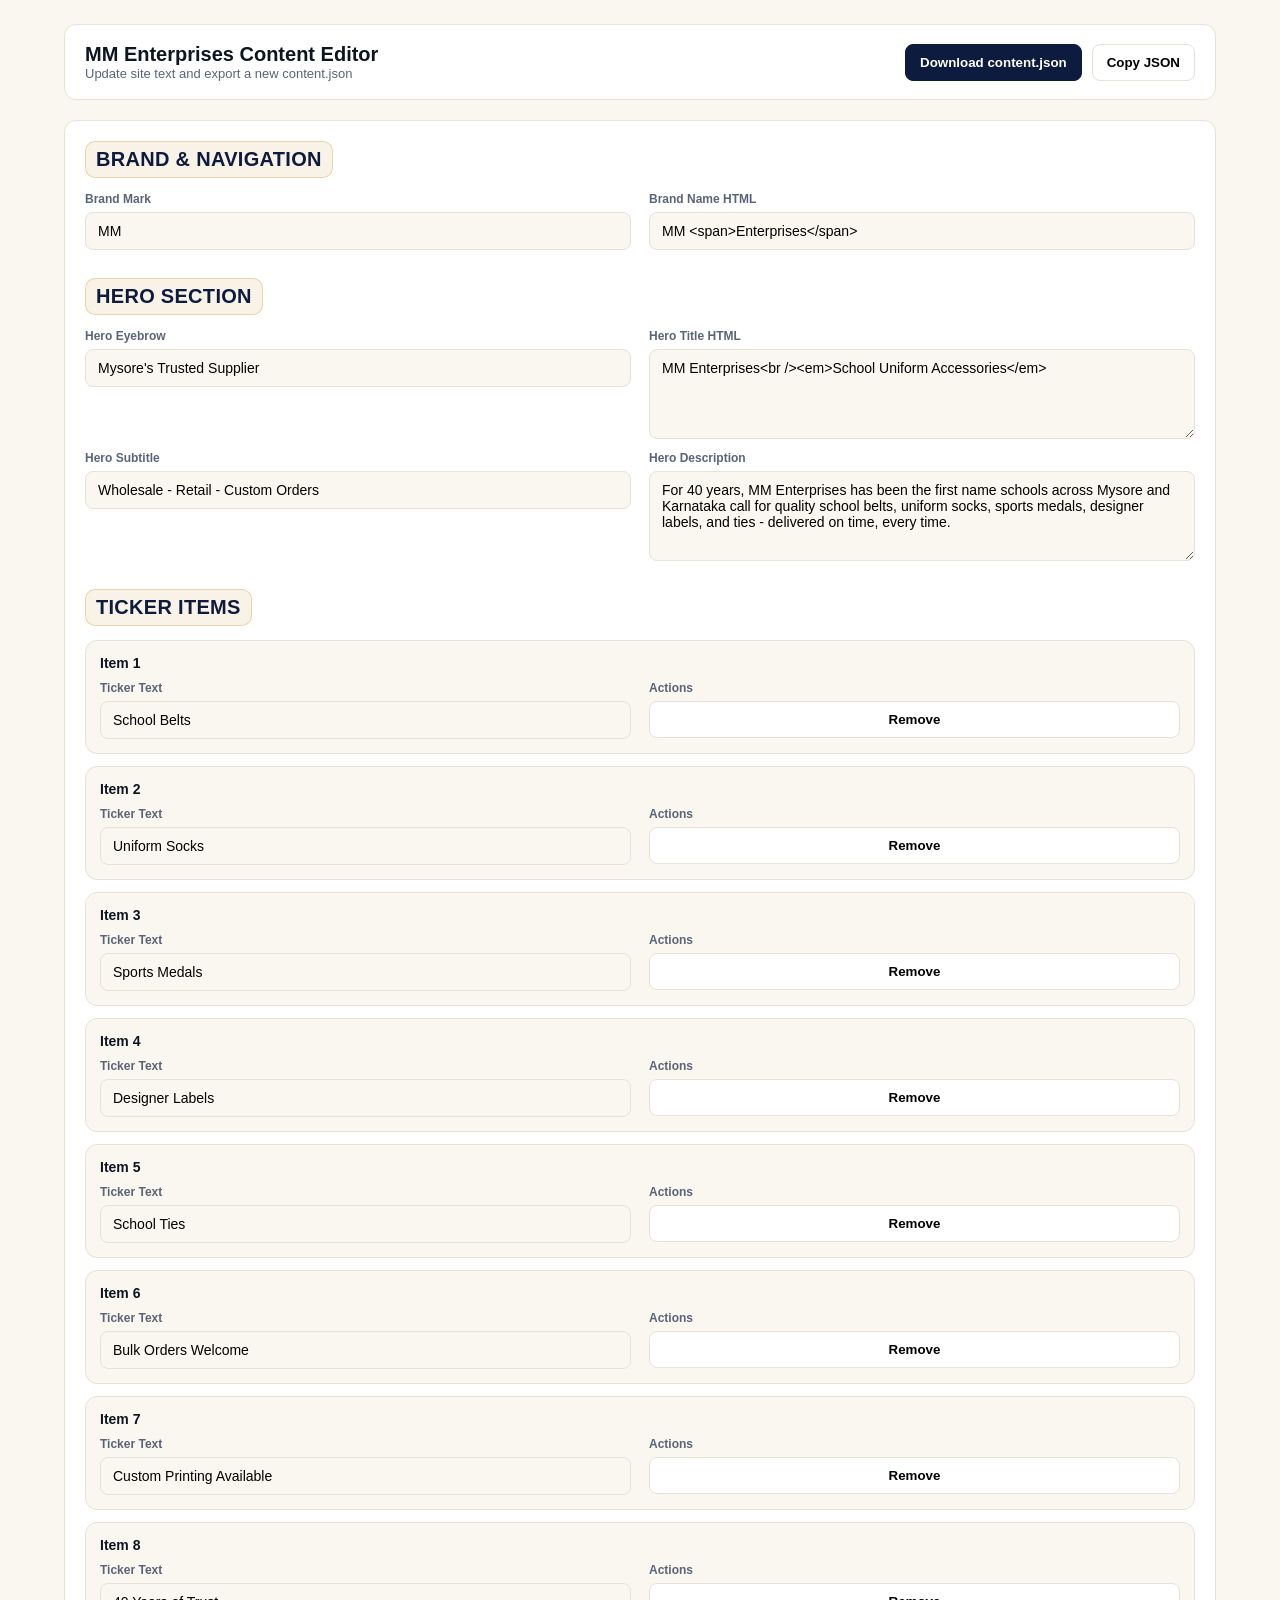
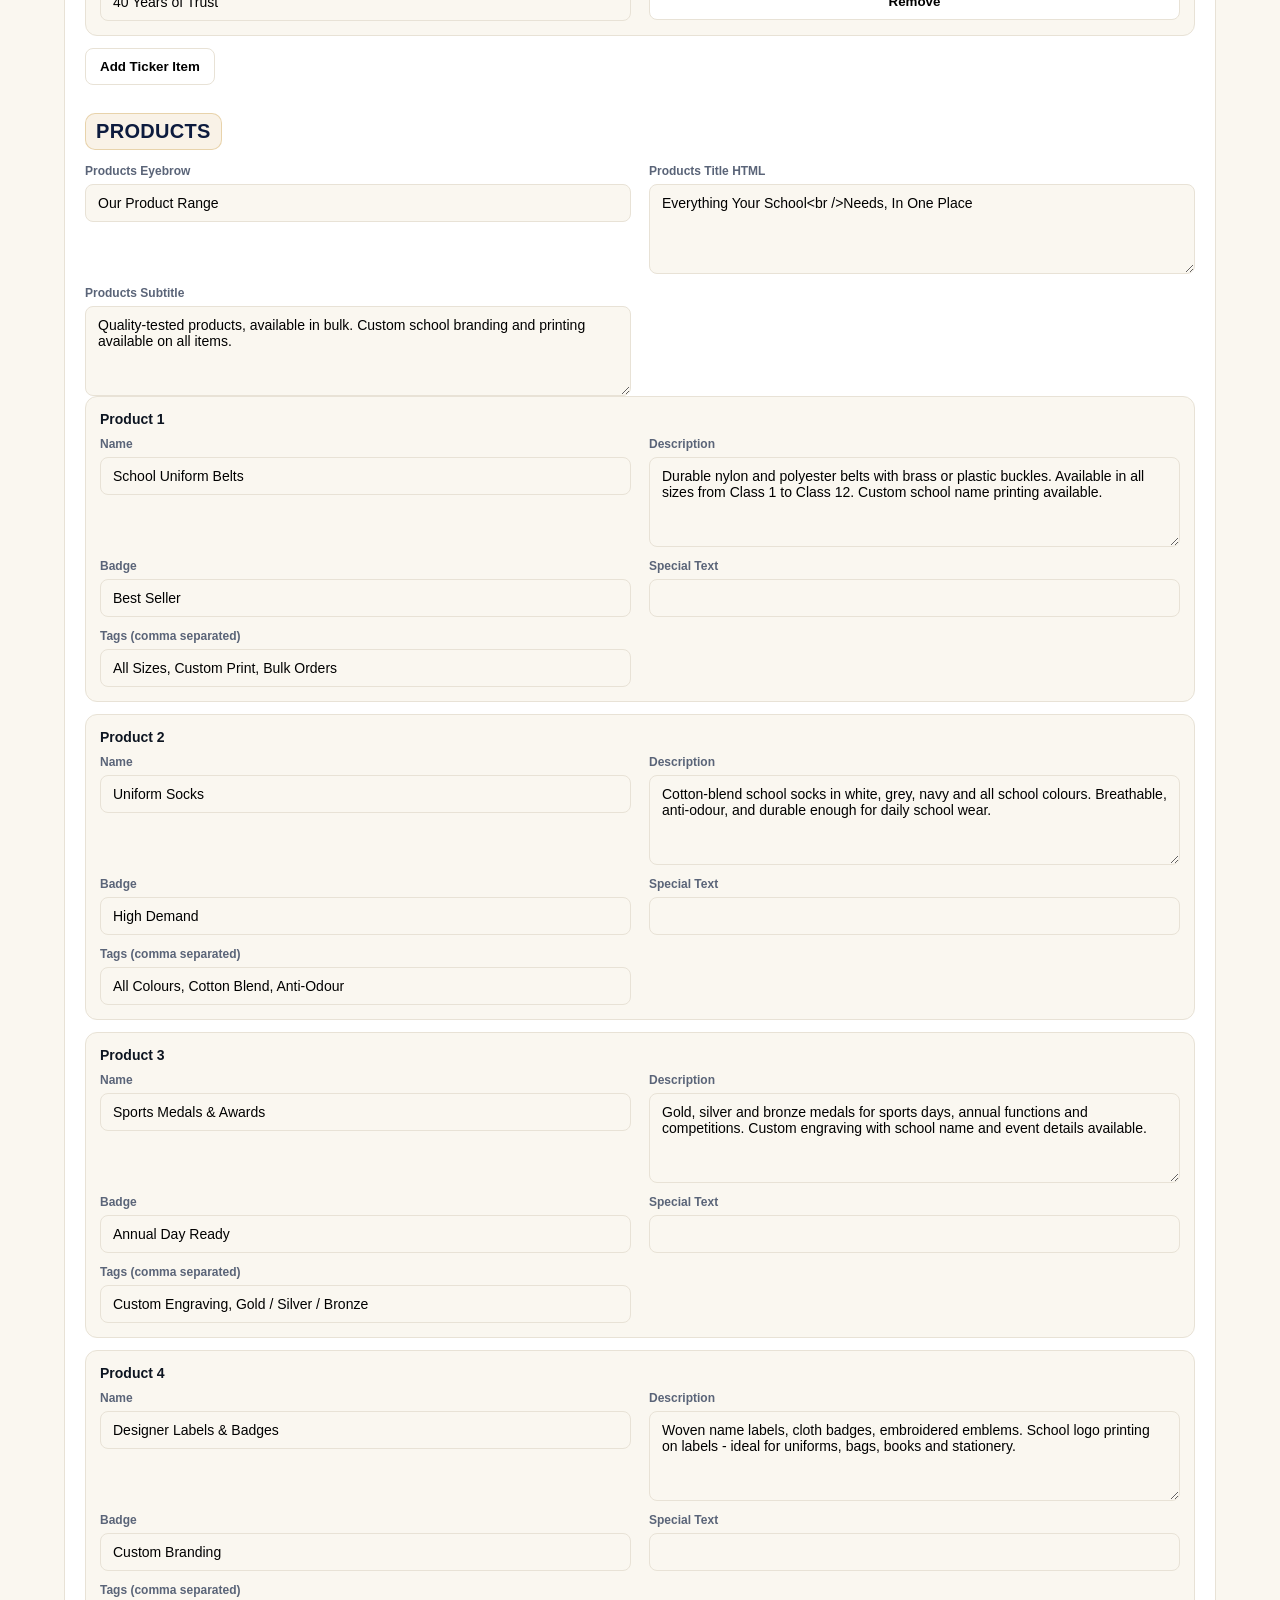
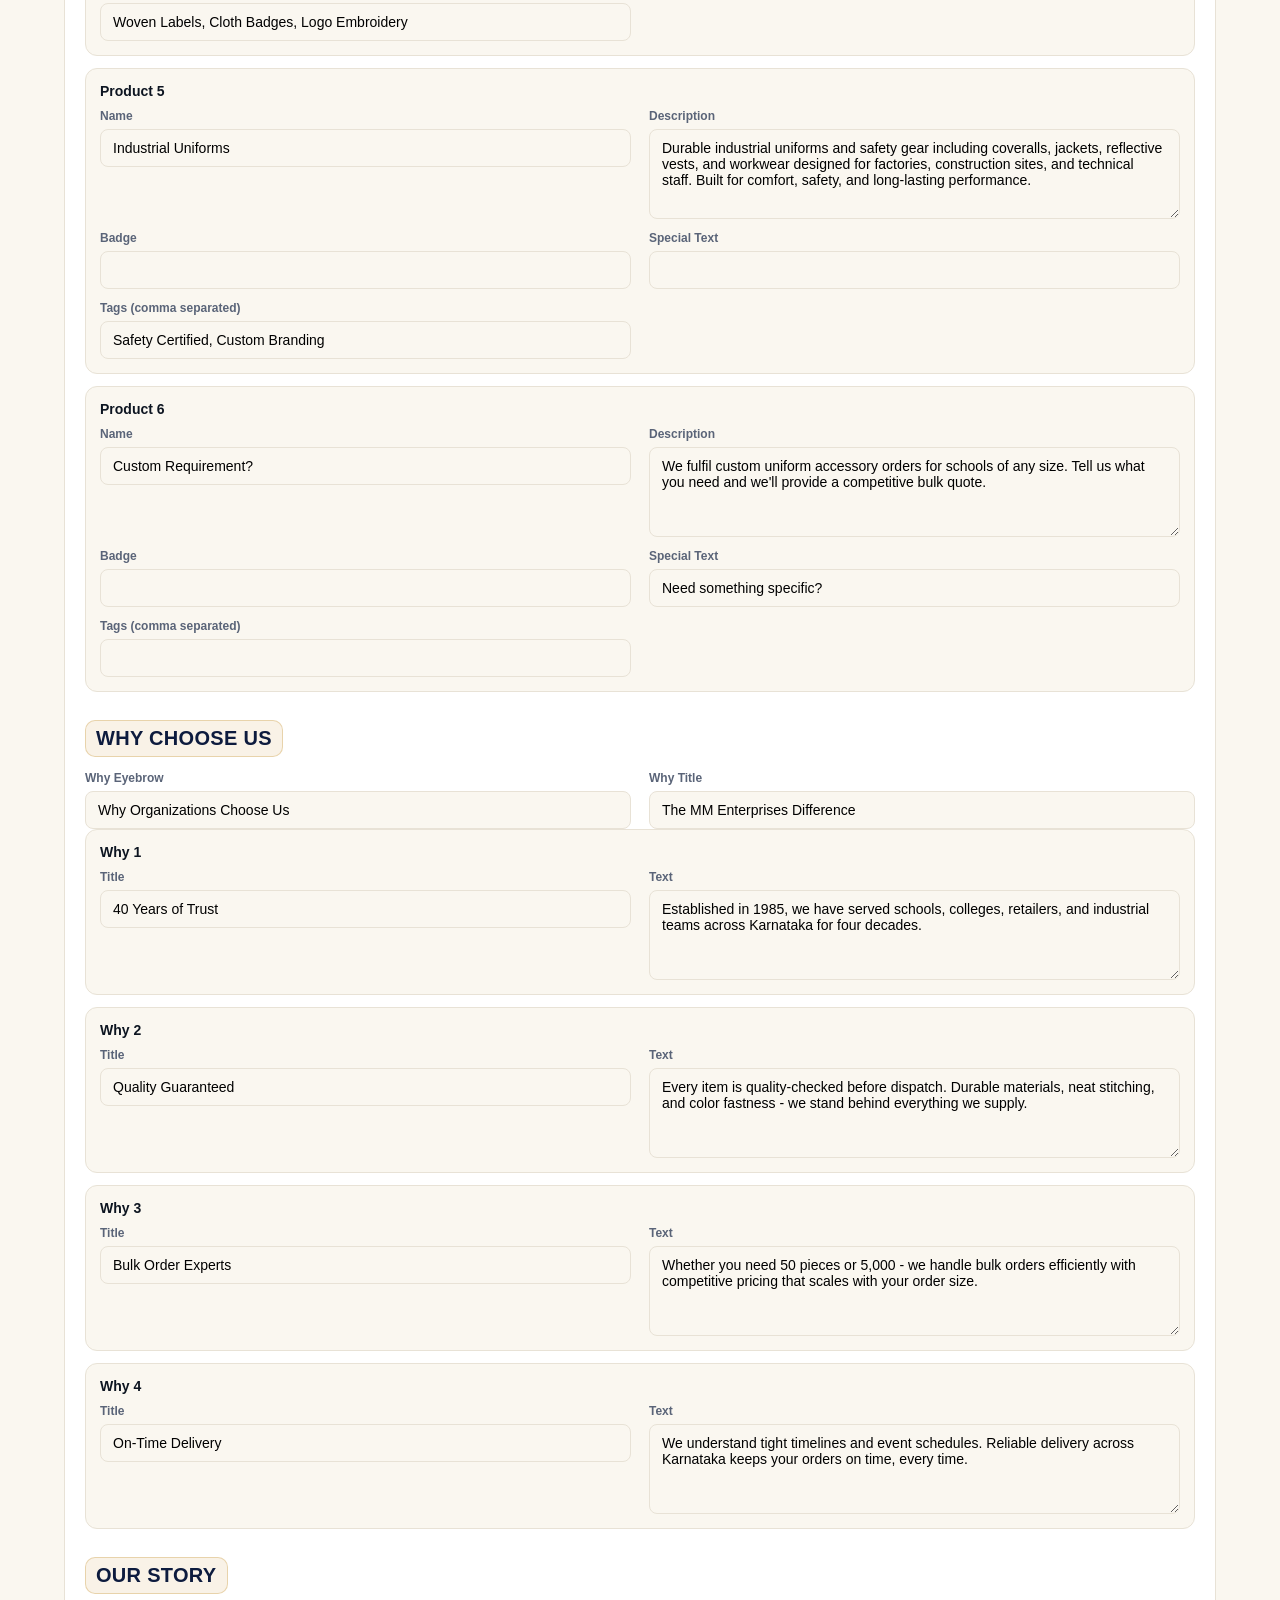
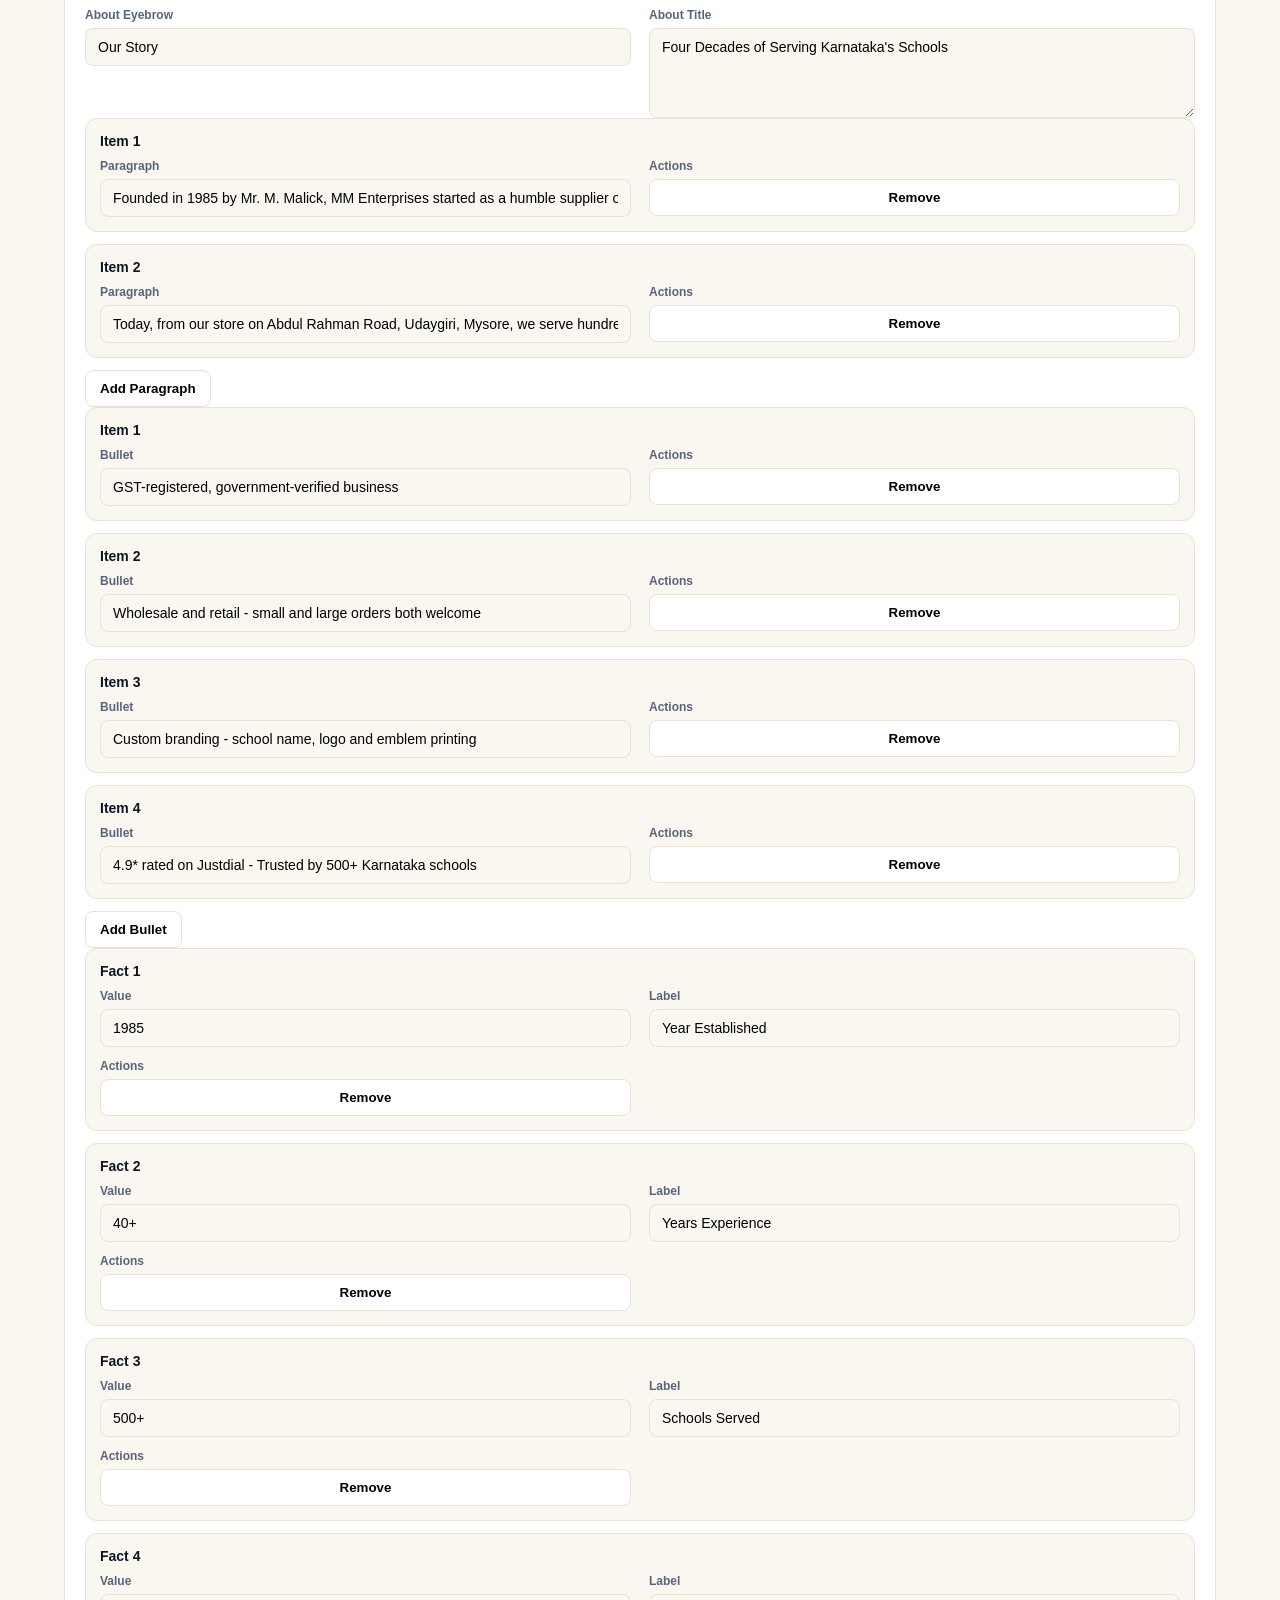
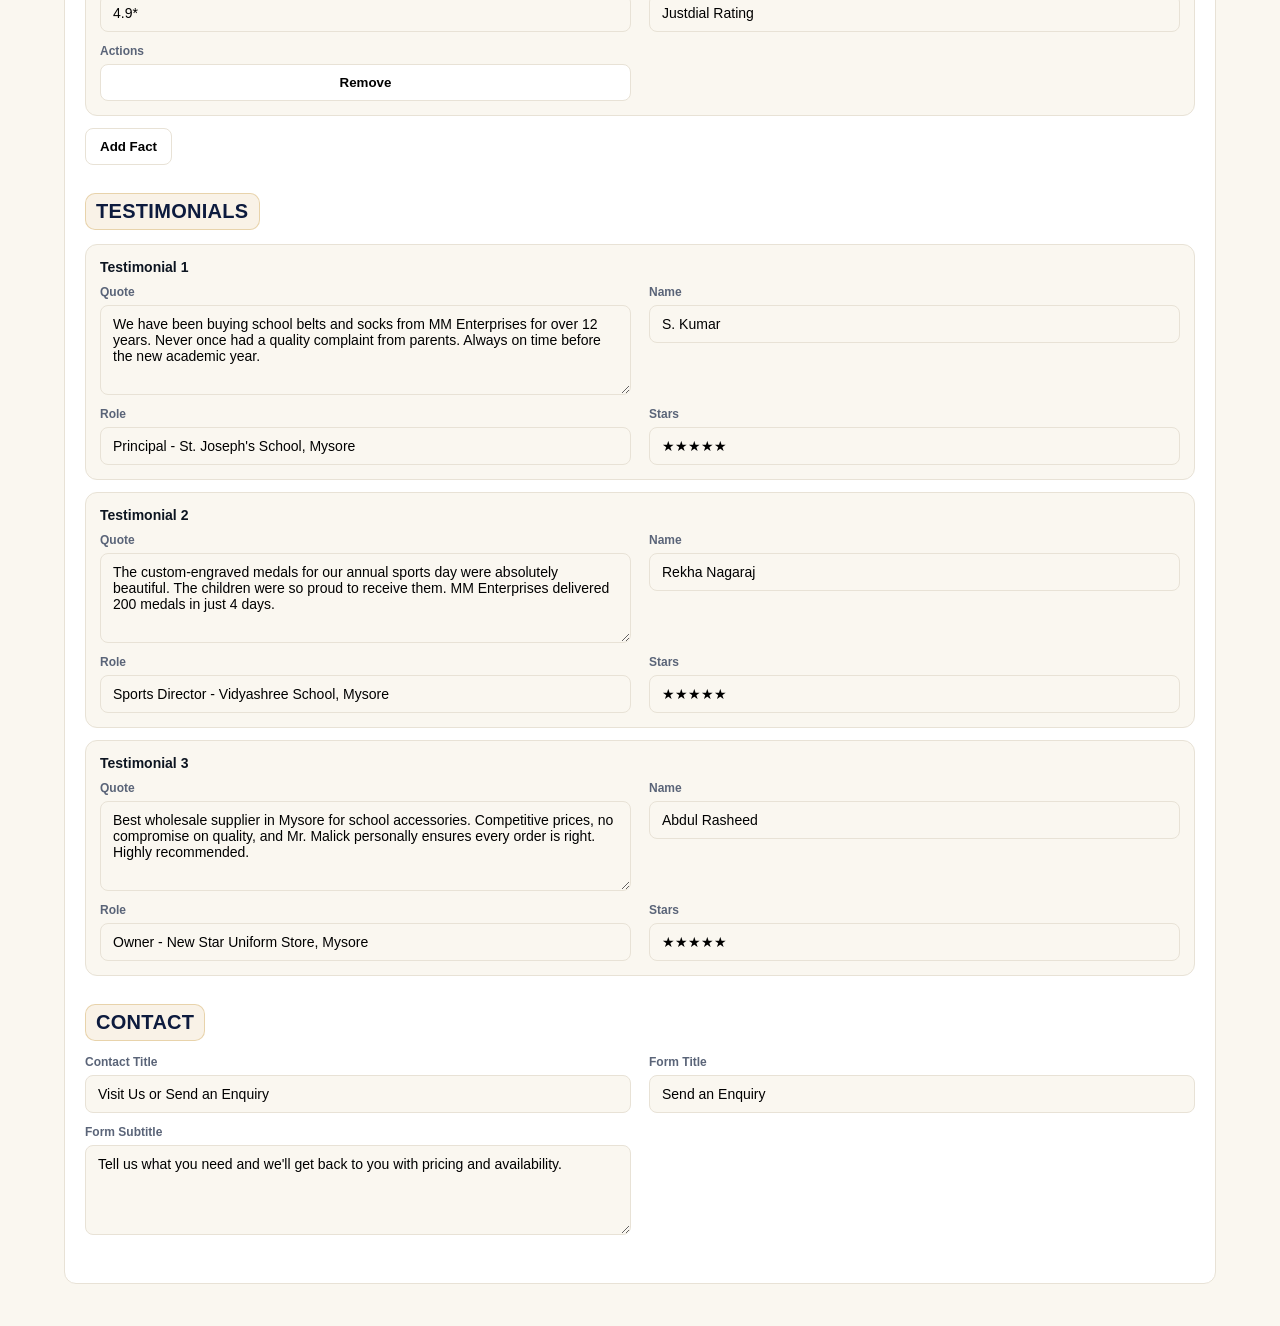
==== admin.html @ 36ea38ed "Admin changes improvements" ====
<!doctype html>
<html lang="en">
  <head>
    <meta charset="UTF-8" />
    <meta name="viewport" content="width=device-width, initial-scale=1.0" />
    <title>MM Enterprises - Content Editor</title>
    <link rel="stylesheet" href="admin.css" />
  </head>
  <body>
    <div class="page">
      <header class="topbar">
        <div>
          <div class="topbar-title">MM Enterprises Content Editor</div>
          <div class="topbar-sub">Update site text and export a new content.json</div>
        </div>
        <div class="topbar-actions">
          <button id="btn-download" class="btn primary" disabled>Download content.json</button>
          <button id="btn-copy" class="btn" disabled>Copy JSON</button>
        </div>
      </header>

      <section id="editor" class="panel">
        <div class="section">
          <h2>Brand & Navigation</h2>
          <div class="grid" id="brand-fields"></div>
        </div>

        <div class="section">
          <h2>Hero Section</h2>
          <div class="grid" id="hero-fields"></div>
        </div>

        <div class="section">
          <h2>Ticker Items</h2>
          <div id="ticker-list" class="list"></div>
          <div class="row row-start">
            <button id="btn-add-ticker" class="btn">Add Ticker Item</button>
          </div>
        </div>

        <div class="section">
          <h2>Products</h2>
          <div class="grid" id="products-headings"></div>
          <div id="products-list" class="list"></div>
        </div>

        <div class="section">
          <h2>Why Choose Us</h2>
          <div class="grid" id="why-headings"></div>
          <div id="why-list" class="list"></div>
        </div>

        <div class="section">
          <h2>Our Story</h2>
          <div class="grid" id="about-headings"></div>
          <div class="list" id="about-text-list"></div>
          <div class="row row-start">
            <button id="btn-add-about-text" class="btn">Add Paragraph</button>
          </div>
          <div class="list" id="about-bullets-list"></div>
          <div class="row row-start">
            <button id="btn-add-about-bullet" class="btn">Add Bullet</button>
          </div>
          <div class="list" id="about-facts-list"></div>
          <div class="row row-start">
            <button id="btn-add-about-fact" class="btn">Add Fact</button>
          </div>
        </div>

        <div class="section">
          <h2>Testimonials</h2>
          <div id="testimonials-list" class="list"></div>
        </div>

        <div class="section">
          <h2>Contact</h2>
          <div class="grid" id="contact-fields"></div>
        </div>
      </section>
    </div>

    <script src="admin.js" defer></script>
  </body>
</html>
---- admin.css ----
:root {
  --navy: #0d1b3e;
  --gold: #c9973a;
  --cream: #faf7f0;
  --ink: #0d1521;
  --muted: #5a6478;
  --border: #e8e2d6;
  --white: #ffffff;
}

* {
  box-sizing: border-box;
}

body {
  margin: 0;
  font-family: "DM Sans", Arial, sans-serif;
  background: var(--cream);
  color: var(--ink);
}

.page {
  max-width: 1200px;
  margin: 0 auto;
  padding: 24px;
}

.topbar {
  display: flex;
  align-items: center;
  justify-content: space-between;
  gap: 16px;
  background: var(--white);
  border: 1px solid var(--border);
  border-radius: 12px;
  padding: 18px 20px;
  margin-bottom: 20px;
}

.topbar-title {
  font-size: 20px;
  font-weight: 700;
}

.topbar-sub {
  font-size: 13px;
  color: var(--muted);
}

.topbar-actions {
  display: flex;
  gap: 10px;
}

.panel {
  background: var(--white);
  border: 1px solid var(--border);
  border-radius: 12px;
  padding: 20px;
  margin-bottom: 18px;
}

.section {
  margin-bottom: 28px;
}

.section h2 {
  margin: 0 0 14px;
  font-size: 20px;
  font-weight: 800;
  letter-spacing: 0.3px;
  color: var(--navy);
  text-transform: uppercase;
  display: inline-flex;
  align-items: center;
  gap: 10px;
  padding: 6px 10px;
  background: rgba(201, 151, 58, 0.12);
  border: 1px solid rgba(201, 151, 58, 0.35);
  border-radius: 10px;
}

.grid {
  display: grid;
  grid-template-columns: repeat(2, minmax(0, 1fr));
  gap: 12px 18px;
}

.field {
  display: flex;
  flex-direction: column;
  gap: 6px;
}

label {
  font-size: 12px;
  font-weight: 700;
  color: var(--muted);
}

input,
textarea {
  width: 100%;
  border: 1px solid var(--border);
  border-radius: 8px;
  padding: 10px 12px;
  font-size: 14px;
  font-family: inherit;
  background: var(--cream);
}

textarea {
  min-height: 90px;
}

.btn {
  border: 1px solid var(--border);
  background: var(--white);
  padding: 10px 14px;
  border-radius: 8px;
  cursor: pointer;
  font-weight: 600;
}

.btn.primary {
  background: var(--navy);
  color: var(--white);
  border-color: var(--navy);
}

.btn:disabled {
  opacity: 0.6;
  cursor: not-allowed;
}

.list {
  display: grid;
  gap: 12px;
}

.card {
  border: 1px solid var(--border);
  border-radius: 12px;
  padding: 14px;
  background: var(--cream);
}

.card-title {
  font-size: 14px;
  font-weight: 700;
  margin-bottom: 10px;
}

.row {
  display: flex;
  justify-content: flex-end;
  margin-top: 12px;
}
.row-start {
  justify-content: flex-start;
}


@media (max-width: 900px) {
  .grid {
    grid-template-columns: 1fr;
  }
  .topbar {
    flex-direction: column;
    align-items: flex-start;
  }
}
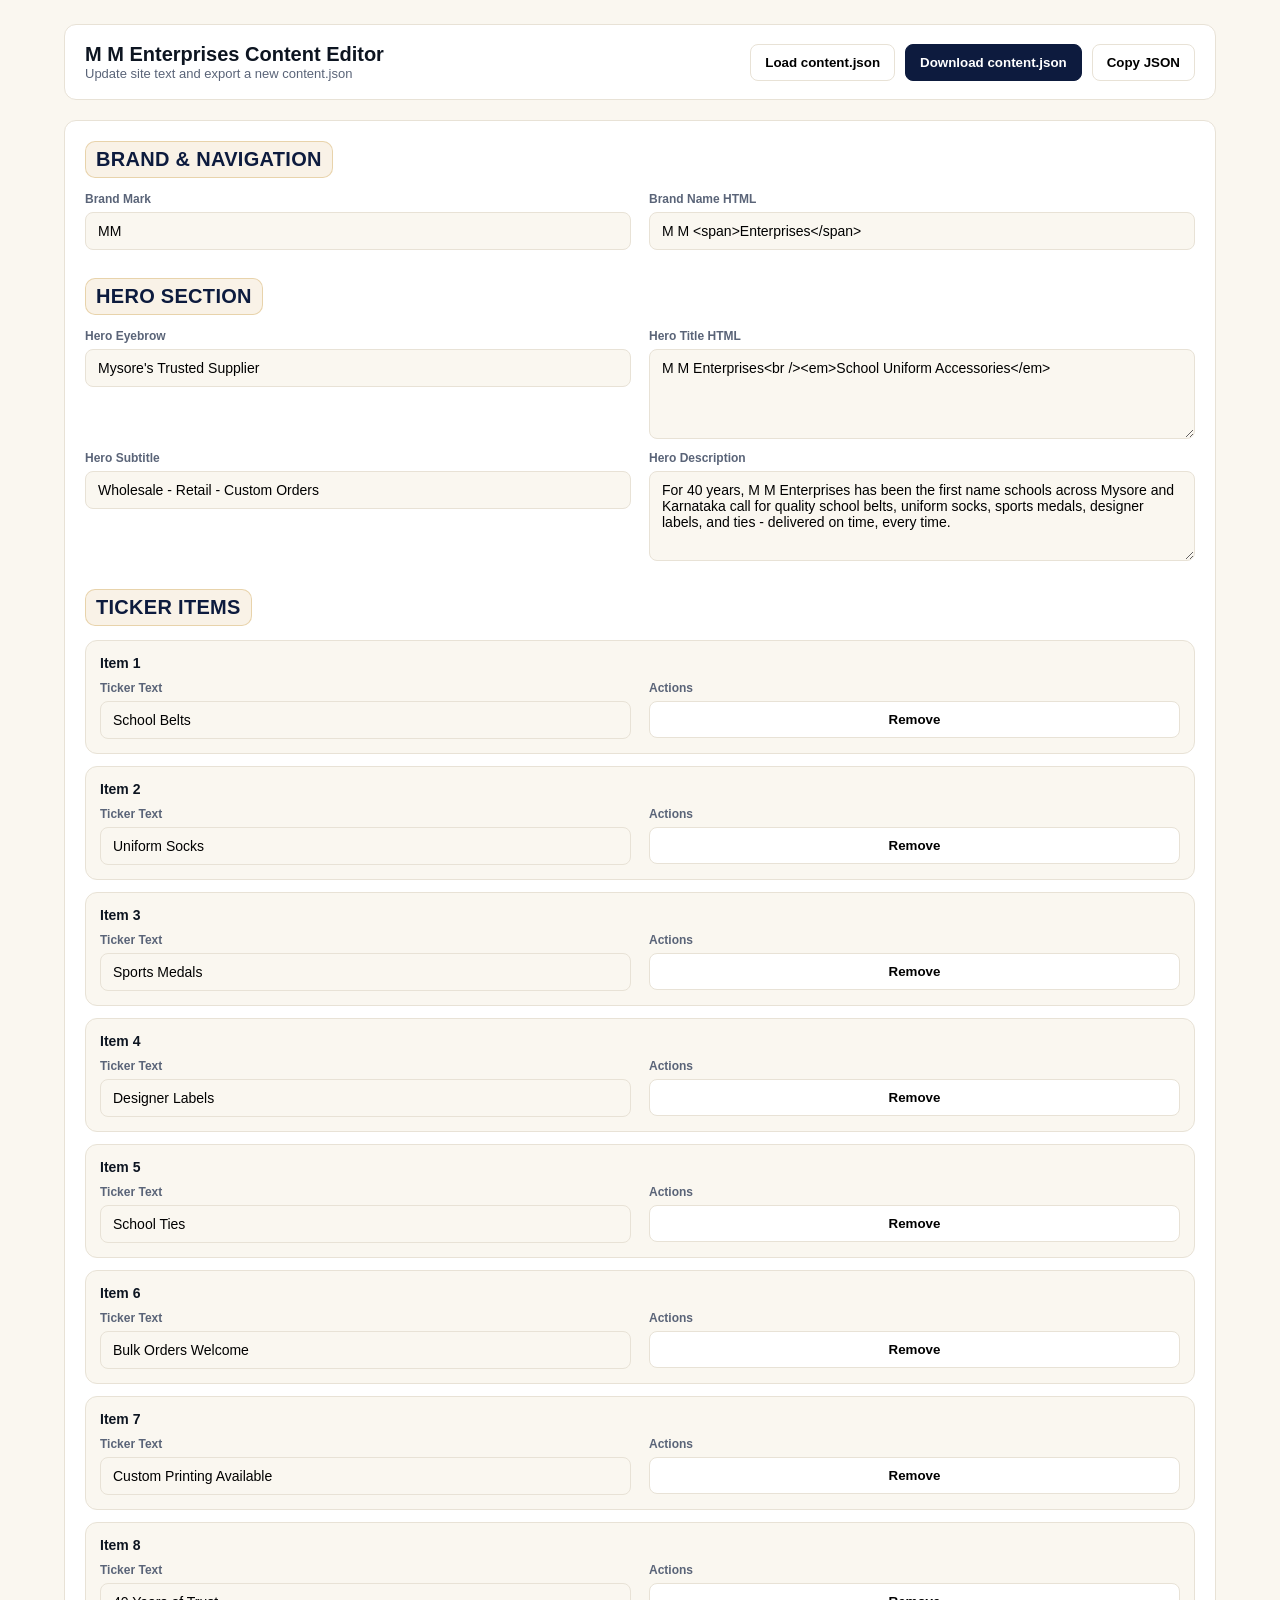
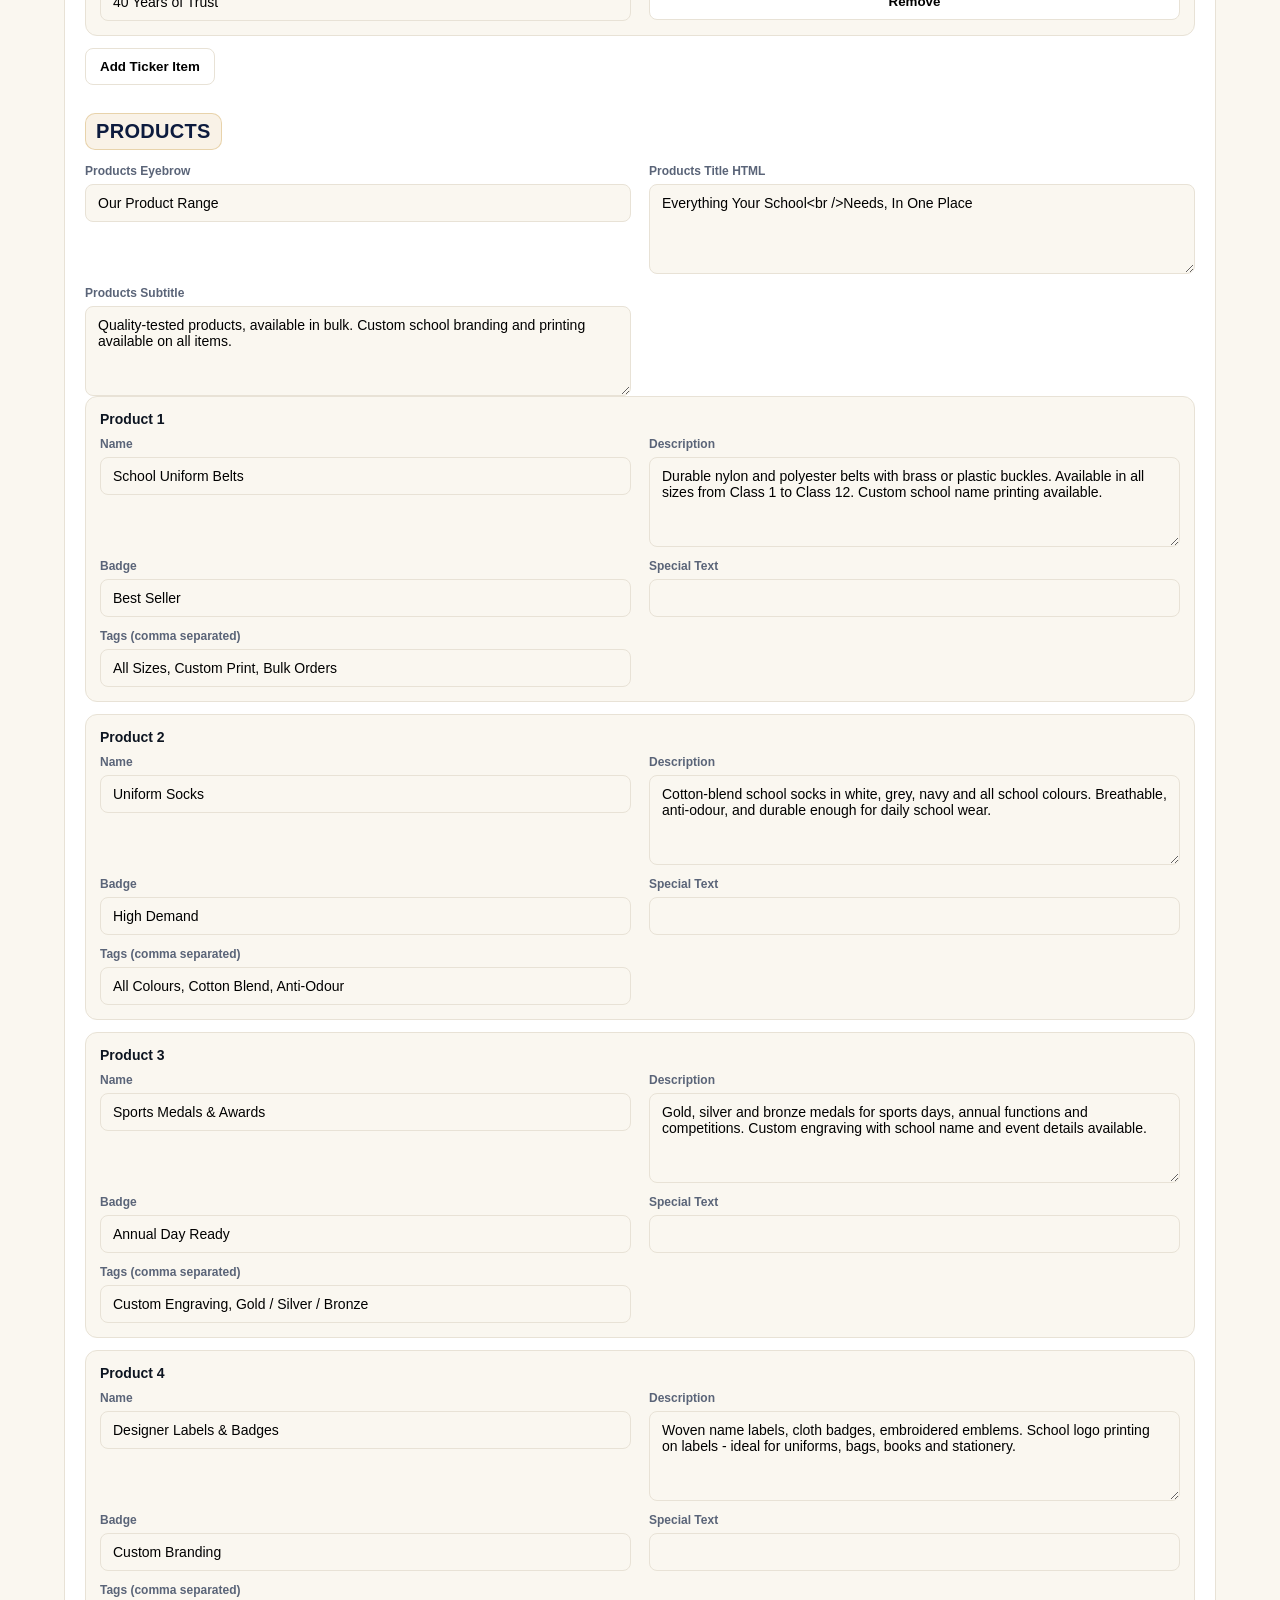
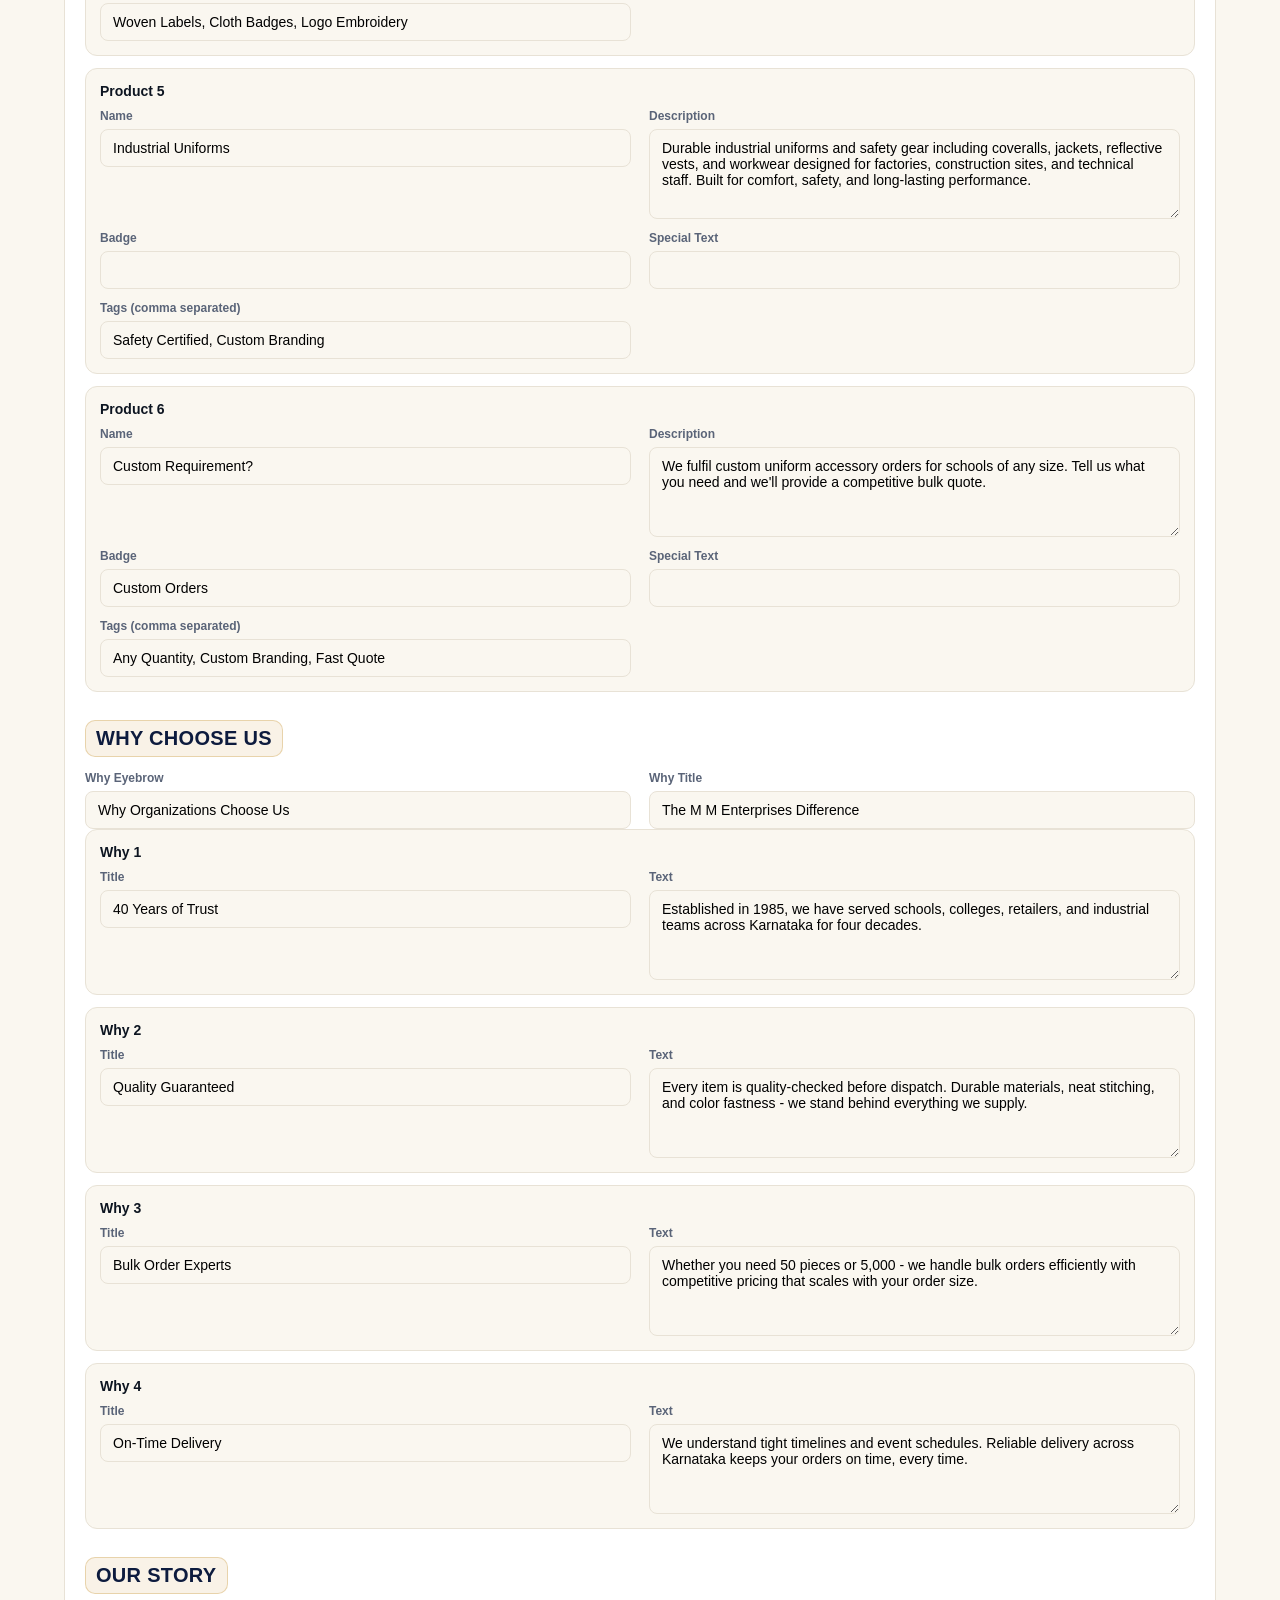
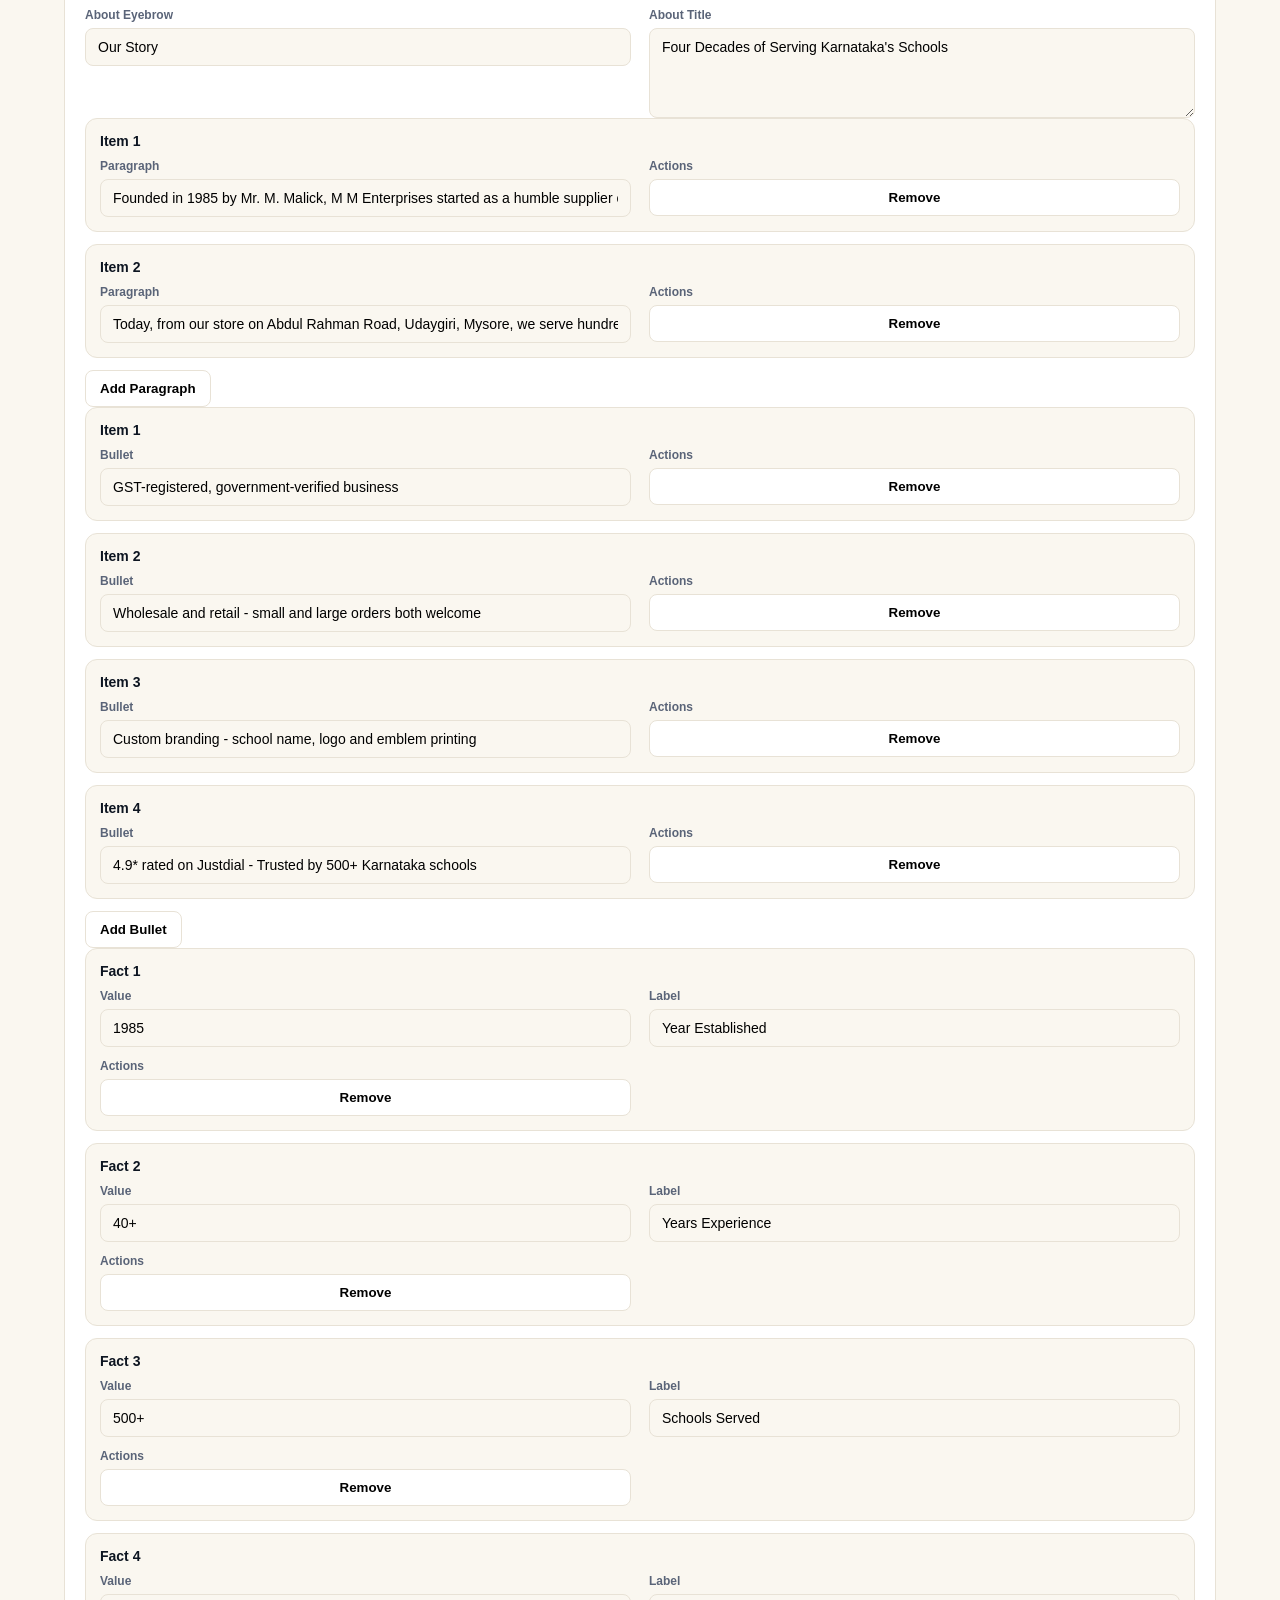
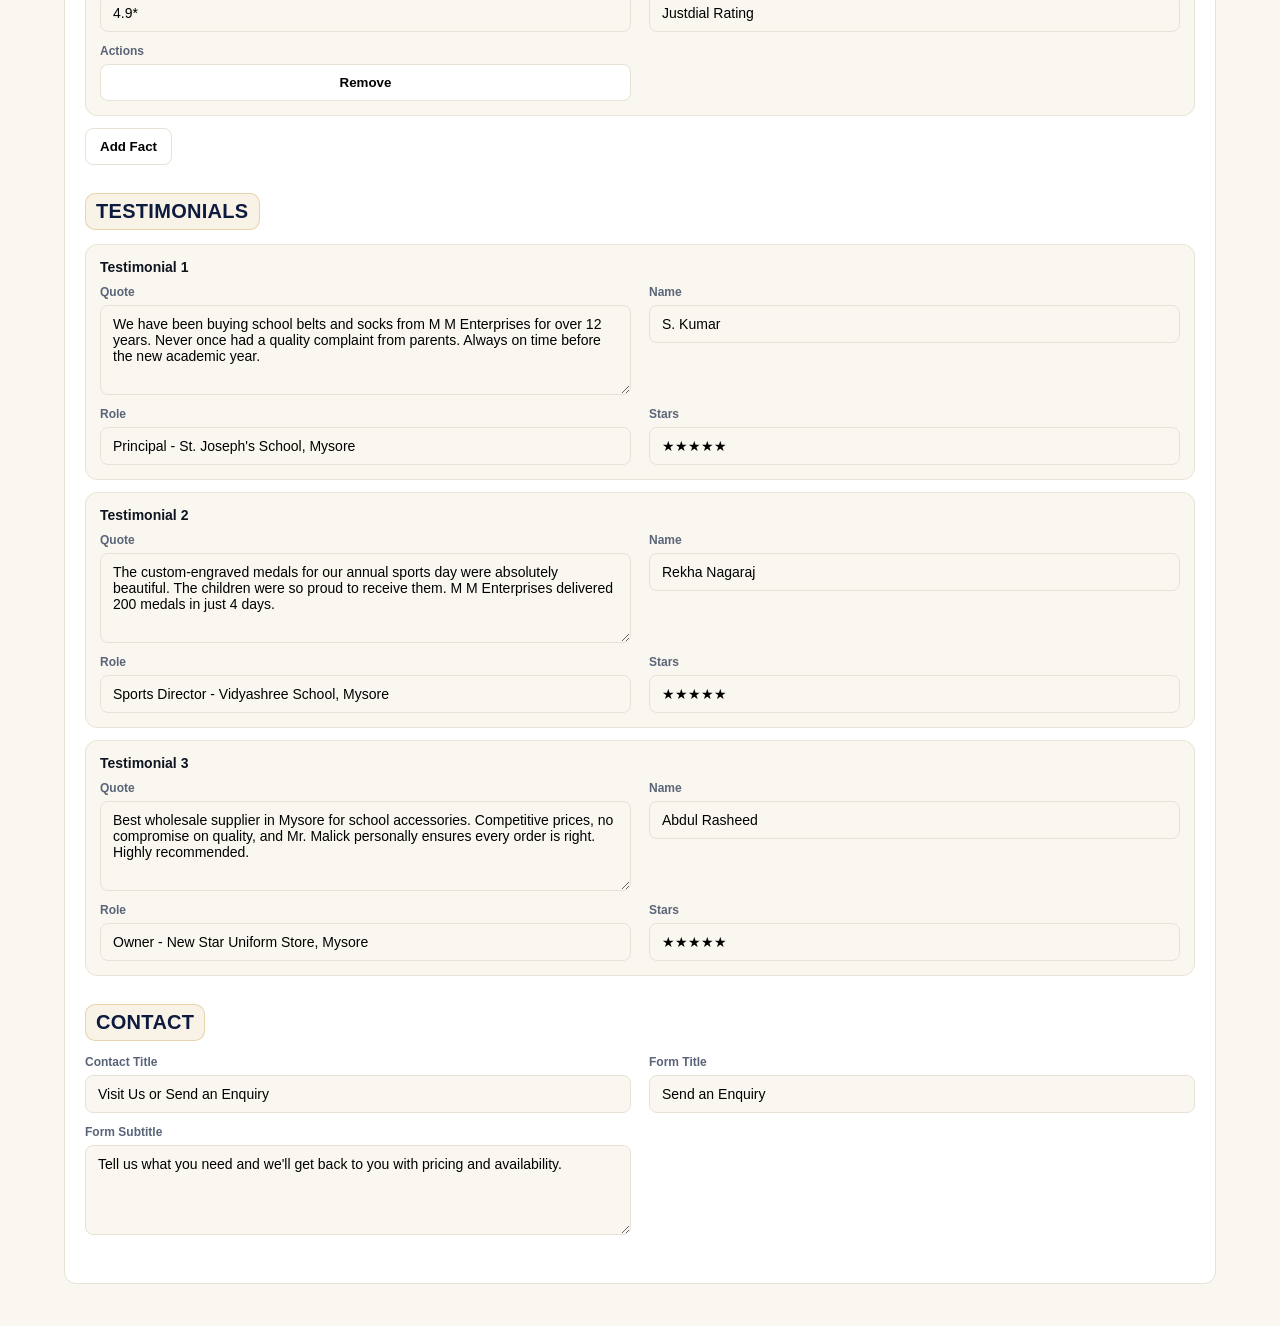
==== commit e438eb17: "Added new logos and images" ====
--- a/admin.html
+++ b/admin.html
@@ -3,20 +3,33 @@
   <head>
     <meta charset="UTF-8" />
     <meta name="viewport" content="width=device-width, initial-scale=1.0" />
-    <title>MM Enterprises - Content Editor</title>
+    <title>M M Enterprises - Content Editor</title>
+    <meta name="theme-color" content="#0d1b3e" />
+    <link rel="icon" href="favicon.ico" sizes="any" />
+    <link rel="icon" type="image/png" sizes="48x48" href="assets/favicon-48.png" />
+    <link rel="icon" type="image/png" sizes="32x32" href="assets/favicon-32.png" />
+    <link rel="icon" type="image/png" sizes="16x16" href="assets/favicon-16.png" />
+    <link rel="apple-touch-icon" sizes="180x180" href="assets/favicon-180.png" />
     <link rel="stylesheet" href="admin.css" />
   </head>
   <body>
     <div class="page">
       <header class="topbar">
         <div>
-          <div class="topbar-title">MM Enterprises Content Editor</div>
-          <div class="topbar-sub">Update site text and export a new content.json</div>
+          <div class="topbar-title">M M Enterprises Content Editor</div>
+          <div class="topbar-sub">
+            Update site text and export a new content.json
+          </div>
+          <div class="topbar-note" id="load-note" hidden></div>
         </div>
         <div class="topbar-actions">
-          <button id="btn-download" class="btn primary" disabled>Download content.json</button>
+          <button id="btn-load" class="btn">Load content.json</button>
+          <button id="btn-download" class="btn primary" disabled>
+            Download content.json
+          </button>
           <button id="btn-copy" class="btn" disabled>Copy JSON</button>
         </div>
+        <input id="file-content" type="file" accept="application/json,.json" hidden />
       </header>
 
       <section id="editor" class="panel">
--- a/admin.css
+++ b/admin.css
@@ -45,6 +45,17 @@
 .topbar-sub {
   font-size: 13px;
   color: var(--muted);
+}
+.topbar-note {
+  margin-top: 8px;
+  font-size: 12px;
+  line-height: 1.5;
+  color: var(--ink);
+  background: rgba(201, 151, 58, 0.12);
+  border: 1px solid rgba(201, 151, 58, 0.35);
+  border-radius: 10px;
+  padding: 10px 12px;
+  max-width: 720px;
 }
 
 .topbar-actions {
